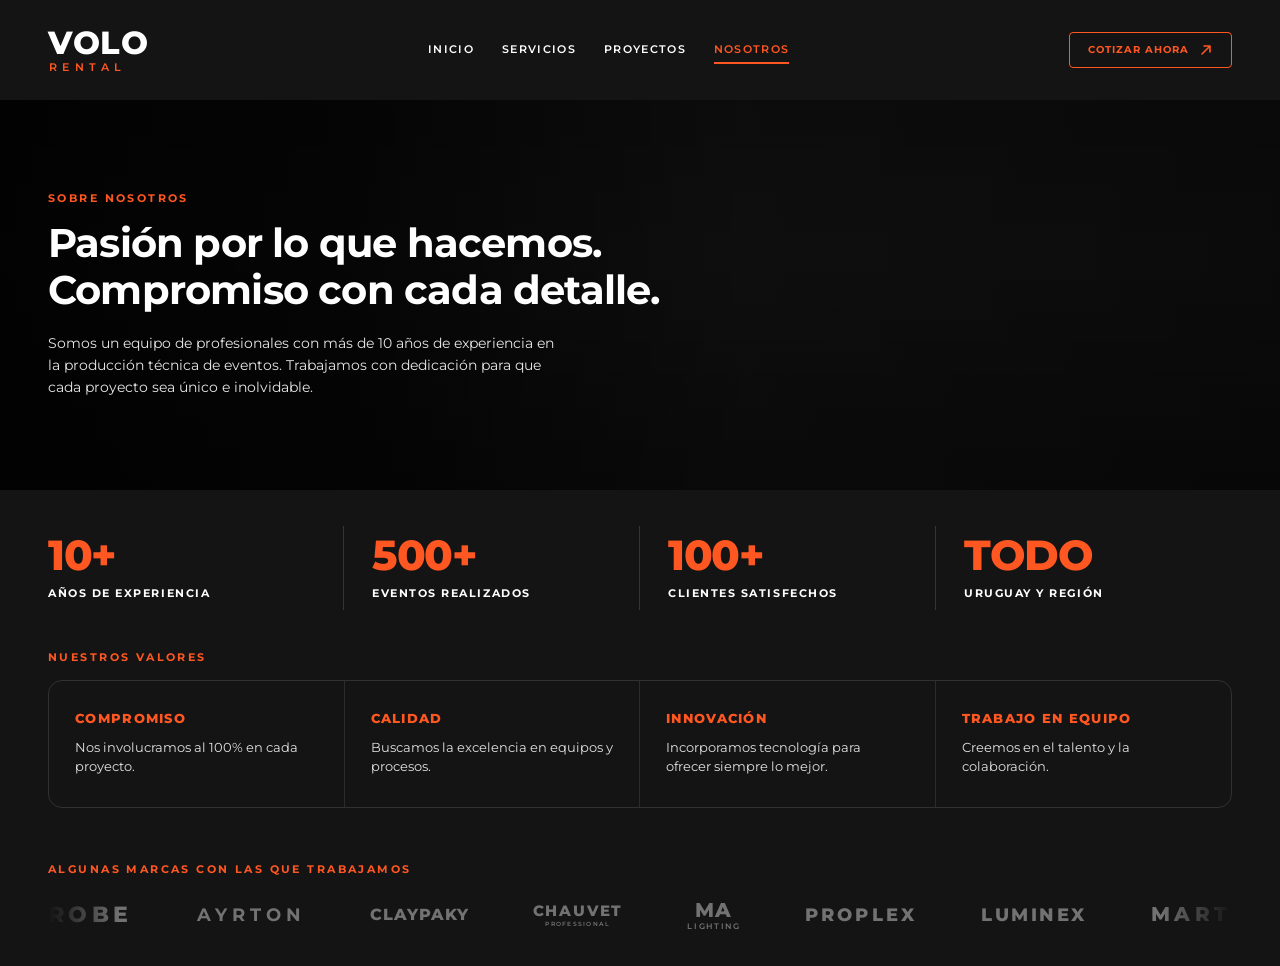
==== nosotros.html @ 78395c88 "initial version" ====
<!DOCTYPE html>
<html lang="es">
<head>
  <meta charset="UTF-8" />
  <meta name="viewport" content="width=device-width, initial-scale=1.0" />
  <title>Sobre nosotros — VOLO Rental</title>
  <link rel="preconnect" href="https://fonts.googleapis.com" />
  <link rel="preconnect" href="https://fonts.gstatic.com" crossorigin />
  <link href="https://fonts.googleapis.com/css2?family=Montserrat:wght@400;500;600;700;800;900&display=swap" rel="stylesheet" />
  <link rel="stylesheet" href="styles.css" />
  <style>
    html.is-loading { background: #000; }
    html.is-loading body { overflow: hidden; }
    html.is-loading body > *:not(.page-loader) { opacity: 0; }
  </style>
  <script>document.documentElement.classList.add("is-loading");</script>
</head>
<body data-page="nosotros" class="page-about">
  <div class="page-loader" role="status" aria-live="polite" aria-label="Cargando">
    <div class="page-loader__inner">
      <span class="page-loader__volo">VOLO</span>
      <span class="page-loader__rental">RENTAL</span>
      <span class="page-loader__bar" aria-hidden="true"></span>
    </div>
  </div>
  <div data-layout="header"></div>

  <main>
    <section class="about-hero" id="nosotros">
      <div class="about-hero__bg" role="img" aria-label="Técnico de VOLO Rental en un escenario"></div>
      <div class="about-hero__overlay"></div>
      <div class="container about-hero__content">
        <p class="eyebrow">SOBRE NOSOTROS</p>
        <h1 class="about-hero__title">
          Pasión por lo que hacemos.<br />
          Compromiso con cada detalle.
        </h1>
        <p class="about-hero__lead">
          Somos un equipo de profesionales con más de 10 años de experiencia en la
          producción técnica de eventos. Trabajamos con dedicación para que cada
          proyecto sea único e inolvidable.
        </p>
      </div>
    </section>

    <section class="stats" aria-label="Cifras">
      <div class="container">
        <div class="stats__grid">
          <article class="stat">
            <p class="stat__value">10+</p>
            <p class="stat__label">AÑOS DE EXPERIENCIA</p>
          </article>
          <article class="stat">
            <p class="stat__value">500+</p>
            <p class="stat__label">EVENTOS REALIZADOS</p>
          </article>
          <article class="stat">
            <p class="stat__value">100+</p>
            <p class="stat__label">CLIENTES SATISFECHOS</p>
          </article>
          <article class="stat">
            <p class="stat__value">TODO</p>
            <p class="stat__label">URUGUAY Y REGIÓN</p>
          </article>
        </div>
      </div>
    </section>

    <section class="values" aria-label="Nuestros valores">
      <div class="container">
        <p class="eyebrow values__eyebrow">NUESTROS VALORES</p>
        <div class="values__box">
          <article class="value">
            <h2 class="value__title">COMPROMISO</h2>
            <p class="value__text">Nos involucramos al 100% en cada proyecto.</p>
          </article>
          <article class="value">
            <h2 class="value__title">CALIDAD</h2>
            <p class="value__text">Buscamos la excelencia en equipos y procesos.</p>
          </article>
          <article class="value">
            <h2 class="value__title">INNOVACIÓN</h2>
            <p class="value__text">Incorporamos tecnología para ofrecer siempre lo mejor.</p>
          </article>
          <article class="value">
            <h2 class="value__title">TRABAJO EN EQUIPO</h2>
            <p class="value__text">Creemos en el talento y la colaboración.</p>
          </article>
        </div>
      </div>
    </section>
  </main>

  <div data-layout="footer"></div>
  <script src="layout.js"></script>
  <script src="script.js"></script>
</body>
</html>
---- styles.css ----
/* ============================================
   VOLO RENTAL — Main section
   Tuned to fit 1920×1080 in one viewport
   ============================================ */

:root {
  --bg: #000000;
  --bg-elevated: #0c0c0c;
  --bg-features: #141414;
  --orange: #ff5722;
  --orange-hover: #ff6a3a;
  --white: #ffffff;
  --text: #ffffff;
  --text-muted: #b0b0b0;
  --text-dim: #8a8a8a;
  --border-subtle: rgba(255, 255, 255, 0.12);
  --container: 1600px;
  --header-h: 100px;
  --radius: 14px;
  --font: "Montserrat", system-ui, sans-serif;
}

*,
*::before,
*::after {
  box-sizing: border-box;
  margin: 0;
  padding: 0;
}

html {
  scroll-behavior: smooth;
}

body {
  font-family: var(--font);
  background: var(--bg);
  color: var(--text);
  line-height: 1.45;
  -webkit-font-smoothing: antialiased;
  -moz-osx-font-smoothing: grayscale;
  overflow-x: hidden;
}

html.is-loading {
  background: var(--bg);
}

html.is-loading body {
  overflow: hidden;
}

html.is-loading body > *:not(.page-loader) {
  opacity: 0;
}

html.is-ready body > *:not(.page-loader) {
  opacity: 1;
  transition: opacity 0.8s ease 0.12s;
}

.page-loader {
  position: fixed;
  inset: 0;
  z-index: 4000;
  display: flex;
  align-items: center;
  justify-content: center;
  background: #000;
  transition: opacity 0.55s ease, visibility 0.55s ease;
}

html.is-ready .page-loader {
  opacity: 0;
  visibility: hidden;
  pointer-events: none;
}

.page-loader__inner {
  display: flex;
  flex-direction: column;
  align-items: center;
  line-height: 1;
}

.page-loader__volo {
  font-size: 36px;
  font-weight: 800;
  letter-spacing: 0.02em;
  color: var(--white);
}

.page-loader__rental {
  font-size: 11px;
  font-weight: 600;
  letter-spacing: 0.48em;
  color: var(--orange);
  margin-top: 6px;
  padding-left: 2px;
}

.page-loader__bar {
  display: block;
  width: 72px;
  height: 1px;
  margin-top: 22px;
  background: var(--orange);
  transform-origin: center;
  animation: loaderPulse 1.15s ease-in-out infinite;
}

@keyframes loaderPulse {
  0%,
  100% {
    transform: scaleX(0.28);
    opacity: 0.35;
  }
  50% {
    transform: scaleX(1);
    opacity: 1;
  }
}

img {
  display: block;
  max-width: 100%;
  height: auto;
}

a {
  color: inherit;
  text-decoration: none;
}

button {
  font: inherit;
  border: none;
  background: none;
  cursor: pointer;
  color: inherit;
}

.container {
  width: 100%;
  max-width: var(--container);
  margin: 0 auto;
  padding: 0 48px;
}

.stage {
  padding-top: 10px;
}

/* ---------- Buttons ---------- */
.btn {
  display: inline-flex;
  align-items: center;
  justify-content: center;
  gap: 10px;
  font-family: var(--font);
  font-size: 11px;
  font-weight: 700;
  letter-spacing: 0.08em;
  text-transform: uppercase;
  padding: 12px 22px;
  border-radius: 4px;
  transition: background 0.2s ease, color 0.2s ease, border-color 0.2s ease;
  white-space: nowrap;
}

.btn--orange {
  background: var(--orange);
  color: var(--white);
  border: 1px solid var(--orange);
}

.btn--orange:hover {
  background: var(--orange-hover);
  border-color: var(--orange-hover);
}

.btn--ghost {
  background: transparent;
  color: var(--white);
  border: 1px solid rgba(255, 255, 255, 0.85);
}

.btn--ghost:hover {
  background: rgba(255, 255, 255, 0.08);
}

.btn--outline-orange {
  background: transparent;
  color: var(--orange);
  border: 1.5px solid var(--orange);
  padding: 10px 18px;
  font-size: 10px;
  letter-spacing: 0.1em;
}

.btn--outline-orange:hover {
  background: rgba(255, 87, 34, 0.1);
}

.icon-arrow {
  flex-shrink: 0;
}

/* ---------- Header ---------- */
.header {
  position: sticky;
  top: 0;
  z-index: 100;
  height: var(--header-h);
  background: #141414;
  overflow: visible;
}

.header__inner {
  display: flex;
  align-items: center;
  justify-content: space-between;
  height: 100%;
  gap: 32px;
}

.logo {
  display: flex;
  flex-direction: column;
  line-height: 1;
  flex-shrink: 0;
}

.logo__volo {
  font-size: 32px;
  font-weight: 800;
  letter-spacing: 0.02em;
  color: var(--white);
}

.logo__rental {
  font-size: 11px;
  font-weight: 600;
  letter-spacing: 0.48em;
  color: var(--orange);
  margin-top: 3px;
  padding-left: 1px;
}

.nav {
  display: flex;
  align-items: center;
  gap: 28px;
}

.nav__link {
  font-size: 11px;
  font-weight: 600;
  letter-spacing: 0.12em;
  color: var(--white);
  padding: 6px 0;
  position: relative;
  transition: color 0.2s ease;
}

.nav__link:hover {
  color: var(--orange);
}

.nav__link.is-active {
  color: var(--orange);
}

.nav__link.is-active::after {
  content: "";
  position: absolute;
  left: 0;
  right: 0;
  bottom: 0;
  height: 2px;
  background: var(--orange);
}

.header__cta {
  flex-shrink: 0;
}

.menu-toggle {
  display: none;
  flex-direction: column;
  justify-content: center;
  gap: 5px;
  padding: 8px;
  width: 40px;
  height: 40px;
  z-index: 2;
}

.menu-toggle span {
  display: block;
  width: 22px;
  height: 2px;
  background: var(--white);
  transform-origin: center;
  transition: transform 0.3s cubic-bezier(0.22, 1, 0.36, 1), opacity 0.2s ease;
}

.header.nav-open .menu-toggle span:nth-child(1) {
  transform: translateY(7px) rotate(45deg);
}

.header.nav-open .menu-toggle span:nth-child(2) {
  opacity: 0;
  transform: scaleX(0.4);
}

.header.nav-open .menu-toggle span:nth-child(3) {
  transform: translateY(-7px) rotate(-45deg);
}

/* ---------- Hero ---------- */
.hero {
  position: relative;
  width: 100%;
  min-height: calc(100vh - var(--header-h));
  min-height: calc(100svh - var(--header-h));
  height: calc(100vh - var(--header-h));
  height: calc(100svh - var(--header-h));
  display: flex;
  align-items: flex-end;
  overflow: hidden;
  isolation: isolate;
}

.hero__bg {
  position: absolute;
  inset: 0;
  background:
    url("imgs/main.jpg")
    center 80% / cover no-repeat;
}

.hero__overlay {
  position: absolute;
  inset: 0;
  background:
    linear-gradient(
      180deg,
      rgba(0, 0, 0, 0.3) 0%,
      rgba(0, 0, 0, 0.15) 40%,
      rgba(0, 0, 0, 0.55) 78%,
      rgba(0, 0, 0, 0.7) 100%
    ),
    linear-gradient(
      90deg,
      rgba(0, 0, 0, 0.55) 0%,
      rgba(0, 0, 0, 0.2) 55%,
      rgba(0, 0, 0, 0.3) 100%
    );
}

.hero__content {
  position: relative;
  z-index: 2;
  display: flex;
  align-items: center;
  justify-content: space-between;
  width: 100%;
  padding-top: 36px;
  height: 100%;
}

.eyebrow {
  font-size: 11px;
  font-weight: 700;
  letter-spacing: 0.22em;
  color: var(--orange);
  margin-bottom: 12px;
  text-transform: uppercase;
}

.hero__title {
  font-size: 110px;
  font-weight: 500;
  line-height: 1.02;
  letter-spacing: 0.01em;
  color: var(--white);
  margin-bottom: 14px;
  text-transform: uppercase;
}

.hero__subtitle {
  font-size: 14px;
  font-weight: 400;
  line-height: 1.55;
  color: rgba(255, 255, 255, 0.92);
  margin-bottom: 22px;
  max-width: 500px;
}

.hero__actions {
  display: flex;
  flex-wrap: wrap;
  gap: 12px;
}

.hero__badge {
  flex-shrink: 0;
  background: rgba(0, 0, 0, 0.55);
  border: 1px solid rgba(255, 255, 255, 0.08);
  backdrop-filter: blur(8px);
  -webkit-backdrop-filter: blur(8px);
  padding: 14px 18px 12px;
  border-radius: 8px;
  text-align: left;
  align-self: flex-end;
}

.hero__badge-label {
  font-size: 8px;
  font-weight: 600;
  letter-spacing: 0.16em;
  color: rgba(255, 255, 255, 0.85);
  margin-bottom: 3px;
}

.hero__badge-title {
  font-size: 13px;
  font-weight: 800;
  letter-spacing: 0.04em;
  color: var(--white);
  margin-bottom: 8px;
}

.hero__stars {
  display: flex;
  gap: 3px;
}

.hero__stars svg {
  width: 10px;
  height: 10px;
  fill: var(--orange);
}

/* ---------- Features ---------- */
.features {
  position: relative;
  z-index: 3;
  background: var(--bg-features);
  border: 1px solid rgba(255, 255, 255, 0.06);
  border-radius: var(--radius);
  overflow: hidden;
}

.features__grid {
  display: grid;
  grid-template-columns: repeat(4, 1fr);
}

.feature {
  display: flex;
  align-items: flex-start;
  gap: 16px;
  padding: 28px 24px;
  border-right: 1px solid rgba(255, 255, 255, 0.08);
}

.feature:last-child {
  border-right: none;
}

.feature__icon {
  color: var(--orange);
  flex-shrink: 0;
  display: flex;
  align-items: flex-start;
  justify-content: center;
  width: 44px;
  height: 44px;
  margin-top: -8px;
  font-size: 20pt;
}

.feature__icon svg {
  width: 40px;
  height: 40px;
}

.feature__body {
  min-width: 0;
}

.feature__title {
  font-size: 13px;
  font-weight: 800;
  letter-spacing: 0.08em;
  color: var(--white);
  margin-bottom: 6px;
  text-transform: uppercase;
}

.feature__text {
  font-size: 12px;
  font-weight: 400;
  line-height: 1.45;
  color: rgba(255, 255, 255, 0.72);
}

/* ---------- Projects ---------- */
.projects {
  padding: 72px 0 80px;
  background: var(--bg);
}

.projects__header {
  display: flex;
  align-items: flex-end;
  justify-content: space-between;
  gap: 48px;
  margin-bottom: 36px;
}

.projects__title {
  font-size: 66px;
  font-weight: 500;
  letter-spacing: -0.02em;
  color: var(--white);
  line-height: 1.05;
  text-transform: uppercase;
}

.projects .eyebrow {
  margin-bottom: 10px;
}

.projects__lead {
  max-width: 380px;
  font-size: 14px;
  font-weight: 400;
  line-height: 1.55;
  color: rgba(255, 255, 255, 0.68);
  padding-bottom: 6px;
}

.projects__grid {
  display: grid;
  grid-template-columns: repeat(3, 1fr);
  gap: 16px;
}

.project-card {
  position: relative;
  min-width: 0;
  overflow: hidden;
  border-radius: 2px;
}

.project-card__media {
  position: relative;
  border-radius: 2px;
  overflow: hidden;
  aspect-ratio: 3 / 3.05;
  background: #1a1a1a;
}

.project-card__media img {
  width: 100%;
  height: 100%;
  object-fit: cover;
  display: block;
  transition: transform 0.5s ease;
}

.project-card:hover .project-card__media img {
  transform: scale(1.04);
}

.project-card__overlay {
  position: absolute;
  left: 0;
  right: 0;
  bottom: 0;
  z-index: 2;
  padding: 56px 20px 18px;
  background: linear-gradient(
    180deg,
    transparent 0%,
    rgba(0, 0, 0, 0.55) 55%,
    rgba(0, 0, 0, 0.82) 100%
  );
  pointer-events: none;
}

.project-card__cat {
  display: block;
  font-size: 10px;
  font-weight: 700;
  letter-spacing: 0.18em;
  color: var(--orange);
  margin-bottom: 8px;
  text-transform: uppercase;
}

.project-card__name {
  font-size: 16px;
  font-weight: 600;
  color: var(--white);
  margin-bottom: 6px;
  letter-spacing: -0.01em;
}

.project-card__desc {
  font-size: 12px;
  font-weight: 400;
  color: rgba(255, 255, 255, 0.62);
  line-height: 1.4;
}

/* ---------- Behind the show ---------- */
.behind {
  padding: 88px 0;
  background: var(--bg-features);
}

.behind__box {
  padding: 0;
}

.behind__grid {
  display: grid;
  grid-template-columns: minmax(260px, 1.3fr) minmax(280px, 1.12fr) minmax(210px, 0.82fr);
  gap: 16px;
  align-items: stretch;
}

.behind__copy {
  display: flex;
  flex-direction: column;
  justify-content: center;
  padding-right: 24px;
}

.behind__title {
  font-size: 63px;
  font-weight: 500;
  line-height: 1.05;
  letter-spacing: -0.02em;
  text-transform: uppercase;
  color: var(--white);
  margin-bottom: 18px;
}

.behind__text {
  font-size: 14px;
  font-weight: 400;
  line-height: 1.6;
  color: rgba(255, 255, 255, 0.68);
  max-width: 360px;
  margin-bottom: 28px;
}

.behind__steps {
  list-style: none;
  max-width: 360px;
}

.behind__steps li {
  display: flex;
  align-items: center;
  gap: 16px;
  padding: 14px 0;
  border-top: 1px solid rgba(255, 255, 255, 0.12);
}

.behind__steps li:last-child {
  border-bottom: 1px solid rgba(255, 255, 255, 0.12);
}

.behind__num {
  font-size: 12px;
  font-weight: 700;
  letter-spacing: 0.12em;
  color: var(--orange);
  flex-shrink: 0;
}

.behind__step {
  font-size: 12px;
  font-weight: 700;
  letter-spacing: 0.14em;
  color: var(--white);
  text-transform: uppercase;
}

.behind-photo {
  position: relative;
  margin: 0;
  overflow: hidden;
  min-height: 0;
  background: #1a1a1a;
}

.behind-photo--main {
  min-height: 560px;
}

.behind__stack {
  display: grid;
  grid-template-rows: 1fr 1fr;
  gap: 16px;
}

.behind-photo__media {
  position: absolute;
  inset: 0;
  background: #1a1a1a;
}

.behind-photo__media img,
.behind-photo img {
  width: 100%;
  height: 100%;
  object-fit: cover;
  display: block;
}

.behind-photo figcaption {
  position: absolute;
  left: 16px;
  right: 16px;
  bottom: 14px;
  z-index: 2;
  font-size: 9px;
  font-weight: 700;
  letter-spacing: 0.16em;
  color: var(--orange);
  text-transform: uppercase;
}

.behind-photo::after {
  content: "";
  position: absolute;
  inset: 0;
  z-index: 1;
  background: linear-gradient(
    180deg,
    transparent 62%,
    rgba(0, 0, 0, 0.55) 100%
  );
  pointer-events: none;
}

/* ---------- Scale banner ---------- */
.scale {
  position: relative;
  min-height: 520px;
  display: flex;
  align-items: center;
  overflow: hidden;
  isolation: isolate;
}

.scale__bg {
  position: absolute;
  inset: 0;
  background: #1a1a1a;
}

.scale__bg img {
  width: 100%;
  height: 100%;
  object-fit: cover;
  display: block;
  object-position: 0 80%;
}

.scale__overlay {
  position: absolute;
  inset: 0;
  background:
    linear-gradient(
      90deg,
      rgba(0, 0, 0, 0.72) 0%,
      rgba(0, 0, 0, 0.42) 42%,
      rgba(0, 0, 0, 0.18) 100%
    ),
    linear-gradient(
      180deg,
      rgba(0, 0, 0, 0.18) 0%,
      rgba(0, 0, 0, 0.12) 50%,
      rgba(0, 0, 0, 0.45) 100%
    );
}

.scale__content {
  position: relative;
  z-index: 2;
  padding-top: 80px;
  padding-bottom: 80px;
}

.scale__title {
  font-size: 63px;
  font-weight: 500;
  line-height: 1.08;
  letter-spacing: -0.02em;
  text-transform: uppercase;
  color: var(--white);
}

/* ---------- Next project CTA ---------- */
.next {
  padding: 56px 0 8px;
  background: var(--bg);
}

.next__row {
  display: flex;
  align-items: center;
  justify-content: space-between;
  gap: 32px;
  padding-bottom: 48px;
  border-bottom: 1px solid rgba(255, 255, 255, 0.12);
}

.next .eyebrow {
  margin-bottom: 10px;
}

.next__title {
  font-size: 63px;
  font-weight: 500;
  letter-spacing: -0.02em;
  text-transform: uppercase;
  color: var(--white);
  line-height: 1.1;
}

.next__btn {
  flex-shrink: 0;
}

/* ---------- About page ---------- */
.page-about {
  background: #141414;
}

.about-hero {
  position: relative;
  width: 100%;
  height: 390px;
  display: flex;
  align-items: center;
  overflow: hidden;
  isolation: isolate;
}

.about-hero__bg {
  position: absolute;
  inset: 0;
  background:
    url("https://images.unsplash.com/photo-1514525253161-7a46d19cd819?auto=format&fit=crop&w=2000&q=85")
    78% center / cover no-repeat;
  filter: grayscale(1) contrast(1.08) brightness(0.72);
}

.about-hero__overlay {
  position: absolute;
  inset: 0;
  background:
    linear-gradient(
      90deg,
      rgba(0, 0, 0, 0.88) 0%,
      rgba(0, 0, 0, 0.72) 28%,
      rgba(0, 0, 0, 0.28) 58%,
      rgba(0, 0, 0, 0.45) 100%
    ),
    linear-gradient(
      180deg,
      rgba(0, 0, 0, 0.18) 0%,
      rgba(0, 0, 0, 0) 40%,
      rgba(0, 0, 0, 0.35) 100%
    );
}

.about-hero__content {
  position: relative;
  z-index: 2;
  max-width: var(--container);
  padding-top: 28px;
  padding-bottom: 28px;
}

.about-hero__title {
  font-size: 40px;
  font-weight: 700;
  line-height: 1.18;
  letter-spacing: -0.02em;
  color: var(--white);
  margin-bottom: 18px;
  max-width: 640px;
}

.about-hero__lead {
  font-size: 14px;
  font-weight: 400;
  line-height: 1.6;
  color: rgba(255, 255, 255, 0.9);
  max-width: 520px;
}

.stats {
  padding: 36px 0 28px;
  background: #141414;
}

.stats__grid {
  display: grid;
  grid-template-columns: repeat(4, 1fr);
}

.stat {
  padding: 8px 28px;
  border-right: 1px solid rgba(255, 255, 255, 0.14);
  text-align: left;
}

.stat:first-child {
  padding-left: 0;
}

.stat:last-child {
  border-right: none;
  padding-right: 0;
}

.stat__value {
  font-size: 42px;
  font-weight: 800;
  line-height: 1;
  letter-spacing: -0.03em;
  color: var(--orange);
  margin-bottom: 10px;
}

.stat__label {
  font-size: 11px;
  font-weight: 700;
  letter-spacing: 0.14em;
  color: var(--white);
  text-transform: uppercase;
}

.values {
  padding: 12px 0 36px;
  background: #141414;
}

.values__eyebrow {
  margin-bottom: 14px;
}

.values__box {
  display: grid;
  grid-template-columns: repeat(4, 1fr);
  border: 1px solid rgba(255, 255, 255, 0.12);
  border-radius: var(--radius);
  overflow: hidden;
}

.value {
  padding: 28px 26px 30px;
  border-right: 1px solid rgba(255, 255, 255, 0.1);
}

.value:last-child {
  border-right: none;
}

.value__title {
  font-size: 13px;
  font-weight: 800;
  letter-spacing: 0.1em;
  color: var(--orange);
  margin-bottom: 10px;
  text-transform: uppercase;
}

.value__text {
  font-size: 13px;
  font-weight: 400;
  line-height: 1.5;
  color: rgba(255, 255, 255, 0.88);
}

/* ---------- Services page ---------- */
.page-services {
  background: #141414;
}

.services-hero {
  position: relative;
  width: 100%;
  height: 340px;
  display: flex;
  align-items: flex-end;
  overflow: hidden;
  isolation: isolate;
}

.services-hero__bg {
  position: absolute;
  inset: 0;
  background:
    url("https://images.unsplash.com/photo-1470229722913-7c0e2dbbafd3?auto=format&fit=crop&w=2000&q=85")
    center 42% / cover no-repeat;
  filter: brightness(0.72) saturate(1.05);
}

.services-hero__overlay {
  position: absolute;
  inset: 0;
  background:
    linear-gradient(
      180deg,
      rgba(0, 0, 0, 0.2) 0%,
      rgba(0, 0, 0, 0.12) 38%,
      rgba(0, 0, 0, 0.62) 78%,
      #141414 100%
    ),
    linear-gradient(
      90deg,
      rgba(0, 0, 0, 0.45) 0%,
      rgba(0, 0, 0, 0.12) 55%,
      rgba(0, 0, 0, 0.28) 100%
    );
}

.services-hero__content {
  position: relative;
  z-index: 2;
  padding-top: 28px;
  padding-bottom: 36px;
}

.services-hero__title {
  font-size: 40px;
  font-weight: 700;
  line-height: 1.18;
  letter-spacing: -0.02em;
  color: var(--white);
  max-width: 560px;
}

.process {
  padding: 48px 0 40px;
  background: #141414;
}

.process__track {
  list-style: none;
  display: grid;
  grid-template-columns: repeat(5, 1fr);
  gap: 28px;
  position: relative;
}

.process__track::before {
  content: "";
  position: absolute;
  top: 21px;
  left: 22px;
  right: calc(20% - 22px);
  height: 1px;
  background: rgba(255, 255, 255, 0.2);
}

.process-step {
  min-width: 0;
}

.process-step__marker {
  width: 44px;
  height: 44px;
  border: 1.5px solid var(--orange);
  border-radius: 50%;
  display: flex;
  align-items: center;
  justify-content: center;
  background: #141414;
  position: relative;
  z-index: 1;
  margin-bottom: 18px;
}

.process-step__marker span {
  font-size: 13px;
  font-weight: 700;
  letter-spacing: 0.04em;
  color: var(--orange);
}

.process-step__title {
  font-size: 13px;
  font-weight: 800;
  letter-spacing: 0.08em;
  color: var(--white);
  text-transform: uppercase;
  margin-bottom: 8px;
}

.process-step__text {
  font-size: 13px;
  font-weight: 400;
  line-height: 1.5;
  color: rgba(255, 255, 255, 0.72);
  max-width: 210px;
}

.services-cta {
  padding: 8px 0 40px;
  background: #141414;
}

.services-cta__box {
  position: relative;
  isolation: isolate;
  min-height: 220px;
  border-radius: var(--radius);
  overflow: hidden;
  display: flex;
  align-items: center;
  padding: 40px 48px;
}

.services-cta__bg {
  position: absolute;
  inset: 0;
  background:
    url("https://images.unsplash.com/photo-1598488035139-bdbb2231ce04?auto=format&fit=crop&w=1800&q=80")
    70% center / cover no-repeat;
  filter: brightness(0.42) saturate(0.85);
}

.services-cta__overlay {
  position: absolute;
  inset: 0;
  background:
    linear-gradient(
      90deg,
      rgba(12, 10, 8, 0.82) 0%,
      rgba(12, 10, 8, 0.55) 42%,
      rgba(20, 12, 8, 0.28) 100%
    ),
    linear-gradient(
      180deg,
      rgba(255, 87, 34, 0.08) 0%,
      rgba(0, 0, 0, 0.15) 100%
    );
}

.services-cta__content {
  position: relative;
  z-index: 2;
  max-width: 560px;
}

.services-cta__title {
  font-size: 26px;
  font-weight: 700;
  line-height: 1.3;
  letter-spacing: -0.02em;
  color: var(--white);
  margin-bottom: 22px;
}

.services-cta__btn {
  padding: 12px 22px;
  font-size: 11px;
}

/* ---------- Brands / Footer ---------- */
.site-footer {
  background: transparent;
}

.brands {
  padding: 18px 0 36px;
  background: inherit;
  overflow: hidden;
}

.brands__title {
  display: none;
  margin-bottom: 22px;
}

.page-about .brands__title {
  display: block;
}

.brands__viewport {
  overflow: hidden;
  mask-image: linear-gradient(90deg, transparent, #000 6%, #000 94%, transparent);
  -webkit-mask-image: linear-gradient(90deg, transparent, #000 6%, #000 94%, transparent);
}

.brands__track {
  display: flex;
  align-items: center;
  gap: 64px;
  width: max-content;
  animation: brands-scroll 40s linear infinite;
}

.brands__track:hover {
  animation-play-state: paused;
}

@keyframes brands-scroll {
  from { transform: translateX(0); }
  to { transform: translateX(-50%); }
}

.brand {
  flex-shrink: 0;
  opacity: 0.4;
  transition: opacity 0.25s ease;
  filter: grayscale(1) brightness(1.4);
}

.brand:hover {
  opacity: 0.85;
}

.brand__logo {
  display: block;
  color: #fff;
  font-weight: 800;
  letter-spacing: 0.08em;
  text-align: center;
  line-height: 1.15;
  white-space: nowrap;
  user-select: none;
}

.brand__logo small {
  display: block;
  font-size: 0.42em;
  font-weight: 600;
  letter-spacing: 0.2em;
  margin-top: 2px;
}

.brand__logo--robe { font-size: 22px; letter-spacing: 0.2em; }
.brand__logo--ayrton { font-size: 18px; font-weight: 700; letter-spacing: 0.28em; }
.brand__logo--claypaky { font-size: 16px; font-weight: 800; letter-spacing: 0.06em; }
.brand__logo--chauvet { font-size: 15px; letter-spacing: 0.12em; }
.brand__logo--ma { font-size: 20px; letter-spacing: 0.05em; line-height: 1; }
.brand__logo--proplex { font-size: 18px; letter-spacing: 0.18em; }
.brand__logo--luminex { font-size: 18px; letter-spacing: 0.14em; }
.brand__logo--martin { font-size: 20px; letter-spacing: 0.22em; }

/* ==================================================
   1920×1080 — compact spacing so the design fits,
   but allow scroll if content overflows
   ================================================== */
@media (min-width: 1400px) {
  .stage {
    padding-top: 8px;
  }

  .about-hero {
    height: 400px;
  }

  .services-hero {
    height: 360px;
  }

  .projects {
    padding: 115px 0 80px;
  }

  .brands {
    padding: 16px 0 28px;
  }
}

@media (min-width: 1400px) and (min-height: 1040px) {
  .about-hero {
    height: 430px;
  }

  .services-hero {
    height: 380px;
  }

  .behind-photo--main {
    min-height: 600px;
  }
}

/* ---------- Responsive ---------- */
@media (max-width: 1100px) {
  .nav {
    gap: 18px;
  }

  .nav__link {
    font-size: 10px;
  }

  .hero__title {
    font-size: 40px;
  }

  .about-hero {
    height: 360px;
  }

  .about-hero__title {
    font-size: 32px;
  }

  .services-hero {
    height: 300px;
  }

  .services-hero__title {
    font-size: 32px;
  }

  .process__track {
    gap: 16px;
  }

  .services-cta__title {
    font-size: 22px;
  }

  .stat {
    padding: 8px 18px;
  }

  .stat__value {
    font-size: 34px;
  }

  .value {
    padding: 22px 18px 24px;
  }

  .feature {
    padding: 22px 18px;
  }

  .projects__title {
    font-size: 40px;
  }

  .behind__title,
  .scale__title {
    font-size: 36px;
  }

  .next__title {
    font-size: 32px;
  }

  .behind__grid {
    grid-template-columns: 1fr 1fr;
  }

  .behind__copy {
    grid-column: 1 / -1;
    padding-right: 0;
    padding-bottom: 8px;
  }

  .behind-photo--main {
    min-height: 420px;
  }

  .behind-photo {
    min-height: 200px;
  }
}

@media (max-width: 900px) {
  :root {
    --header-h: 72px;
  }

  body {
    overflow: auto;
  }

  body.nav-locked {
    overflow: hidden;
  }

  .container {
    padding: 0 24px;
  }

  .stage {
    padding-top: 12px;
  }

  .logo__volo {
    font-size: 26px;
  }

  .header__cta {
    display: none;
  }

  .menu-toggle {
    display: flex;
  }

  .nav {
    display: flex;
    position: absolute;
    top: 100%;
    left: 0;
    right: 0;
    flex-direction: column;
    align-items: stretch;
    gap: 0;
    background: #141414;
    padding: 0 28px;
    max-height: 0;
    overflow: hidden;
    opacity: 0;
    visibility: hidden;
    pointer-events: none;
    transform: translateY(-10px);
    border-bottom: 1px solid transparent;
    transition:
      max-height 0.4s cubic-bezier(0.22, 1, 0.36, 1),
      opacity 0.28s ease,
      transform 0.35s cubic-bezier(0.22, 1, 0.36, 1),
      visibility 0.35s,
      padding 0.35s ease,
      border-color 0.35s ease;
  }

  .header.nav-open .nav {
    max-height: 360px;
    opacity: 1;
    visibility: visible;
    pointer-events: auto;
    transform: none;
    padding: 8px 28px 20px;
    border-bottom: 1px solid rgba(255, 255, 255, 0.08);
  }

  .nav__link {
    font-size: 13px;
    padding: 14px 0;
    width: 100%;
    border-bottom: 1px solid rgba(255, 255, 255, 0.06);
    opacity: 0;
    transform: translateY(8px);
    transition:
      opacity 0.3s ease,
      transform 0.3s cubic-bezier(0.22, 1, 0.36, 1),
      color 0.2s ease;
  }

  .nav__link:last-child {
    border-bottom: none;
  }

  .header.nav-open .nav__link {
    opacity: 1;
    transform: none;
  }

  .nav__link.is-active::after {
    right: auto;
    width: 28px;
  }

  .header.nav-open .nav__link:nth-child(1) { transition-delay: 0.05s; }
  .header.nav-open .nav__link:nth-child(2) { transition-delay: 0.1s; }
  .header.nav-open .nav__link:nth-child(3) { transition-delay: 0.15s; }
  .header.nav-open .nav__link:nth-child(4) { transition-delay: 0.2s; }

  .hero {
    align-items: center;
    height: auto;
    min-height: calc(100vh - var(--header-h));
    min-height: calc(100svh - var(--header-h));
  }

  .hero__content {
    height: auto;
    flex-direction: column;
    align-items: flex-start;
    justify-content: center;
    padding-top: 24px;
    padding-bottom: 24px;
  }

  .hero__badge {
    align-self: flex-start;
  }

  .about-hero {
    height: auto;
    min-height: 380px;
  }

  .about-hero__title {
    font-size: 28px;
  }

  .services-hero {
    height: auto;
    min-height: 280px;
  }

  .services-hero__title {
    font-size: 28px;
  }

  .process__track {
    grid-template-columns: 1fr;
    gap: 0;
  }

  .process__track::before {
    top: 22px;
    bottom: 22px;
    left: 21px;
    right: auto;
    width: 1px;
    height: auto;
  }

  .process-step {
    display: grid;
    grid-template-columns: 44px 1fr;
    grid-template-rows: auto auto;
    column-gap: 16px;
    padding-bottom: 28px;
  }

  .process-step:last-child {
    padding-bottom: 0;
  }

  .process-step__marker {
    grid-row: 1 / span 2;
    margin-bottom: 0;
  }

  .process-step__title {
    align-self: end;
  }

  .services-cta__box {
    padding: 32px 24px;
    min-height: 200px;
  }

  .services-cta__title {
    font-size: 20px;
  }

  .stats__grid,
  .values__box {
    grid-template-columns: 1fr 1fr;
  }

  .stat {
    padding: 18px 20px;
    border-right: none;
    border-bottom: 1px solid rgba(255, 255, 255, 0.1);
  }

  .stat:nth-child(odd) {
    border-right: 1px solid rgba(255, 255, 255, 0.1);
    padding-left: 0;
  }

  .stat:nth-child(-n + 2) {
    padding-top: 0;
  }

  .stat:nth-last-child(-n + 2) {
    border-bottom: none;
    padding-bottom: 0;
  }

  .value {
    border-right: none;
    border-bottom: 1px solid rgba(255, 255, 255, 0.1);
  }

  .value:nth-child(odd) {
    border-right: 1px solid rgba(255, 255, 255, 0.1);
  }

  .value:nth-last-child(-n + 2) {
    border-bottom: none;
  }

  .features__grid {
    grid-template-columns: 1fr 1fr;
  }

  .feature {
    border-right: none;
    border-bottom: 1px solid rgba(255, 255, 255, 0.08);
  }

  .feature:nth-child(odd) {
    border-right: 1px solid rgba(255, 255, 255, 0.08);
  }

  .feature:nth-last-child(-n + 2) {
    border-bottom: none;
  }

  .projects {
    padding: 48px 0 40px;
  }

  .behind {
    padding: 64px 0;
  }

  .behind__box {
    padding: 0;
  }

  .behind__grid {
    grid-template-columns: 1fr;
  }

  .behind__copy {
    padding-right: 0;
  }

  .behind-photo--main {
    min-height: 420px;
  }

  .behind__stack {
    grid-template-columns: 1fr 1fr;
    grid-template-rows: auto;
  }

  .behind-photo {
    min-height: 220px;
  }

  .scale {
    min-height: 340px;
  }

  .next__row {
    flex-direction: column;
    align-items: flex-start;
    padding-bottom: 36px;
  }

  .brands__track {
    gap: 48px;
  }
}

@media (max-width: 560px) {
  .container {
    padding: 0 16px;
  }

  .hero {
    min-height: calc(100vh - var(--header-h));
    min-height: calc(100svh - var(--header-h));
  }

  .hero__content {
    padding-top: 24px;
    padding-bottom: 24px;
  }

  .hero__title {
    font-size: 30px;
  }

  .about-hero {
    min-height: 420px;
  }

  .about-hero__title {
    font-size: 26px;
  }

  .services-hero {
    min-height: 260px;
  }

  .services-hero__title {
    font-size: 26px;
  }

  .services-cta__title br {
    display: none;
  }

  .stats__grid,
  .values__box {
    grid-template-columns: 1fr;
  }

  .stat,
  .stat:nth-child(odd),
  .value,
  .value:nth-child(odd) {
    border-right: none;
    border-bottom: 1px solid rgba(255, 255, 255, 0.1);
    padding: 20px 0;
  }

  .stat:last-child,
  .value:last-child {
    border-bottom: none;
  }

  .hero__subtitle br {
    display: none;
  }

  .hero__actions {
    flex-direction: column;
    align-items: stretch;
  }

  .btn {
    width: 100%;
  }

  .features {
    border-radius: 12px;
  }

  .features__grid {
    grid-template-columns: 1fr;
  }

  .feature,
  .feature:nth-child(odd) {
    border-right: none;
    border-bottom: 1px solid rgba(255, 255, 255, 0.08);
  }

  .feature:last-child {
    border-bottom: none;
  }

  .projects__header {
    flex-direction: column;
    align-items: flex-start;
    gap: 16px;
  }

  .projects__title {
    font-size: 32px;
  }

  .projects__grid {
    grid-template-columns: 1fr;
  }

  .behind__title,
  .scale__title,
  .next__title {
    font-size: 28px;
  }

  .behind__box {
    padding: 0;
  }

  .behind__stack {
    grid-template-columns: 1fr;
  }

  .next__btn {
    width: 100%;
  }

  .brands {
    padding: 20px 0 32px;
  }
}

/* ---------- Home reveal ---------- */
[data-page="inicio"] .reveal-group .reveal-item {
  opacity: 0;
  transform: translateY(18px);
  transition:
    opacity 0.75s cubic-bezier(0.22, 1, 0.36, 1),
    transform 0.75s cubic-bezier(0.22, 1, 0.36, 1);
  transition-delay: var(--d, 0s);
}

[data-page="inicio"] .reveal-group.is-inview .reveal-item {
  opacity: 1;
  transform: none;
}

[data-page="inicio"] .hero.reveal-group .hero__bg {
  transform: scale(1.05);
  transform-origin: center 80%;
  transition: transform 1.8s cubic-bezier(0.22, 1, 0.36, 1);
}

[data-page="inicio"] .hero.reveal-group.is-inview .hero__bg {
  transform: scale(1);
}

[data-page="inicio"] .scale.reveal-group .scale__bg {
  transform: scale(1.04);
  transition: transform 1.6s cubic-bezier(0.22, 1, 0.36, 1);
}

[data-page="inicio"] .scale.reveal-group.is-inview .scale__bg {
  transform: scale(1);
}

[data-page="inicio"] .hero__text .reveal-item:nth-child(1) { --d: 0.08s; }
[data-page="inicio"] .hero__text .reveal-item:nth-child(2) { --d: 0.16s; }
[data-page="inicio"] .hero__text .reveal-item:nth-child(3) { --d: 0.24s; }
[data-page="inicio"] .hero__text .reveal-item:nth-child(4) { --d: 0.34s; }

[data-page="inicio"] .features .reveal-item:nth-child(1) { --d: 0.04s; }
[data-page="inicio"] .features .reveal-item:nth-child(2) { --d: 0.12s; }
[data-page="inicio"] .features .reveal-item:nth-child(3) { --d: 0.2s; }
[data-page="inicio"] .features .reveal-item:nth-child(4) { --d: 0.28s; }

[data-page="inicio"] .projects__header.reveal-item { --d: 0.04s; }
[data-page="inicio"] .projects__grid .reveal-item:nth-child(1) { --d: 0.1s; }
[data-page="inicio"] .projects__grid .reveal-item:nth-child(2) { --d: 0.18s; }
[data-page="inicio"] .projects__grid .reveal-item:nth-child(3) { --d: 0.26s; }

[data-page="inicio"] .behind__copy.reveal-item { --d: 0.04s; }
[data-page="inicio"] .behind-photo--main.reveal-item { --d: 0.14s; }
[data-page="inicio"] .behind__stack.reveal-item { --d: 0.24s; }

[data-page="inicio"] .scale__content.reveal-item { --d: 0.12s; }
[data-page="inicio"] .next__row.reveal-item { --d: 0.06s; }

@media (prefers-reduced-motion: reduce) {
  [data-page="inicio"] .reveal-group .reveal-item,
  [data-page="inicio"] .hero.reveal-group .hero__bg,
  [data-page="inicio"] .scale.reveal-group .scale__bg {
    opacity: 1;
    transform: none;
    transition: none;
  }

  .menu-toggle span,
  .nav,
  .nav__link,
  .page-loader,
  html.is-ready body > *:not(.page-loader) {
    transition: none;
  }

  .page-loader__bar {
    animation: none;
  }
}
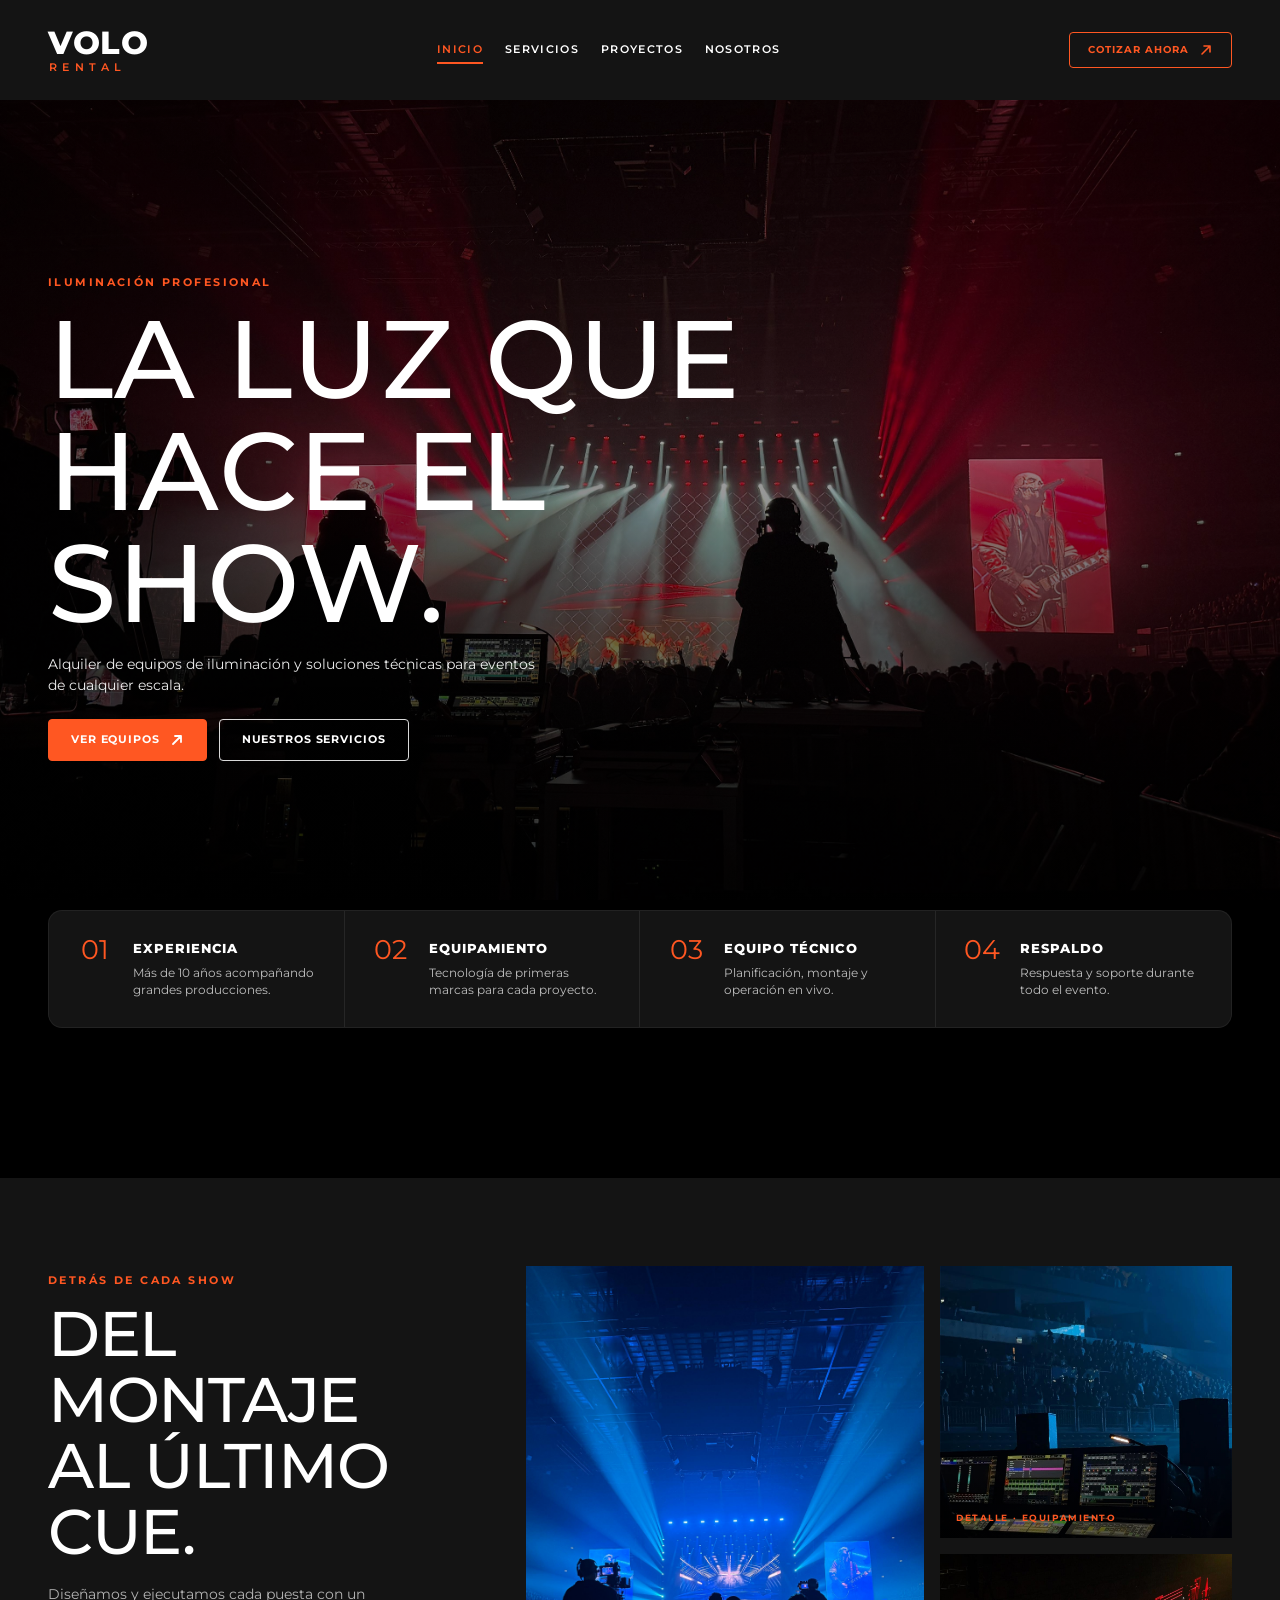
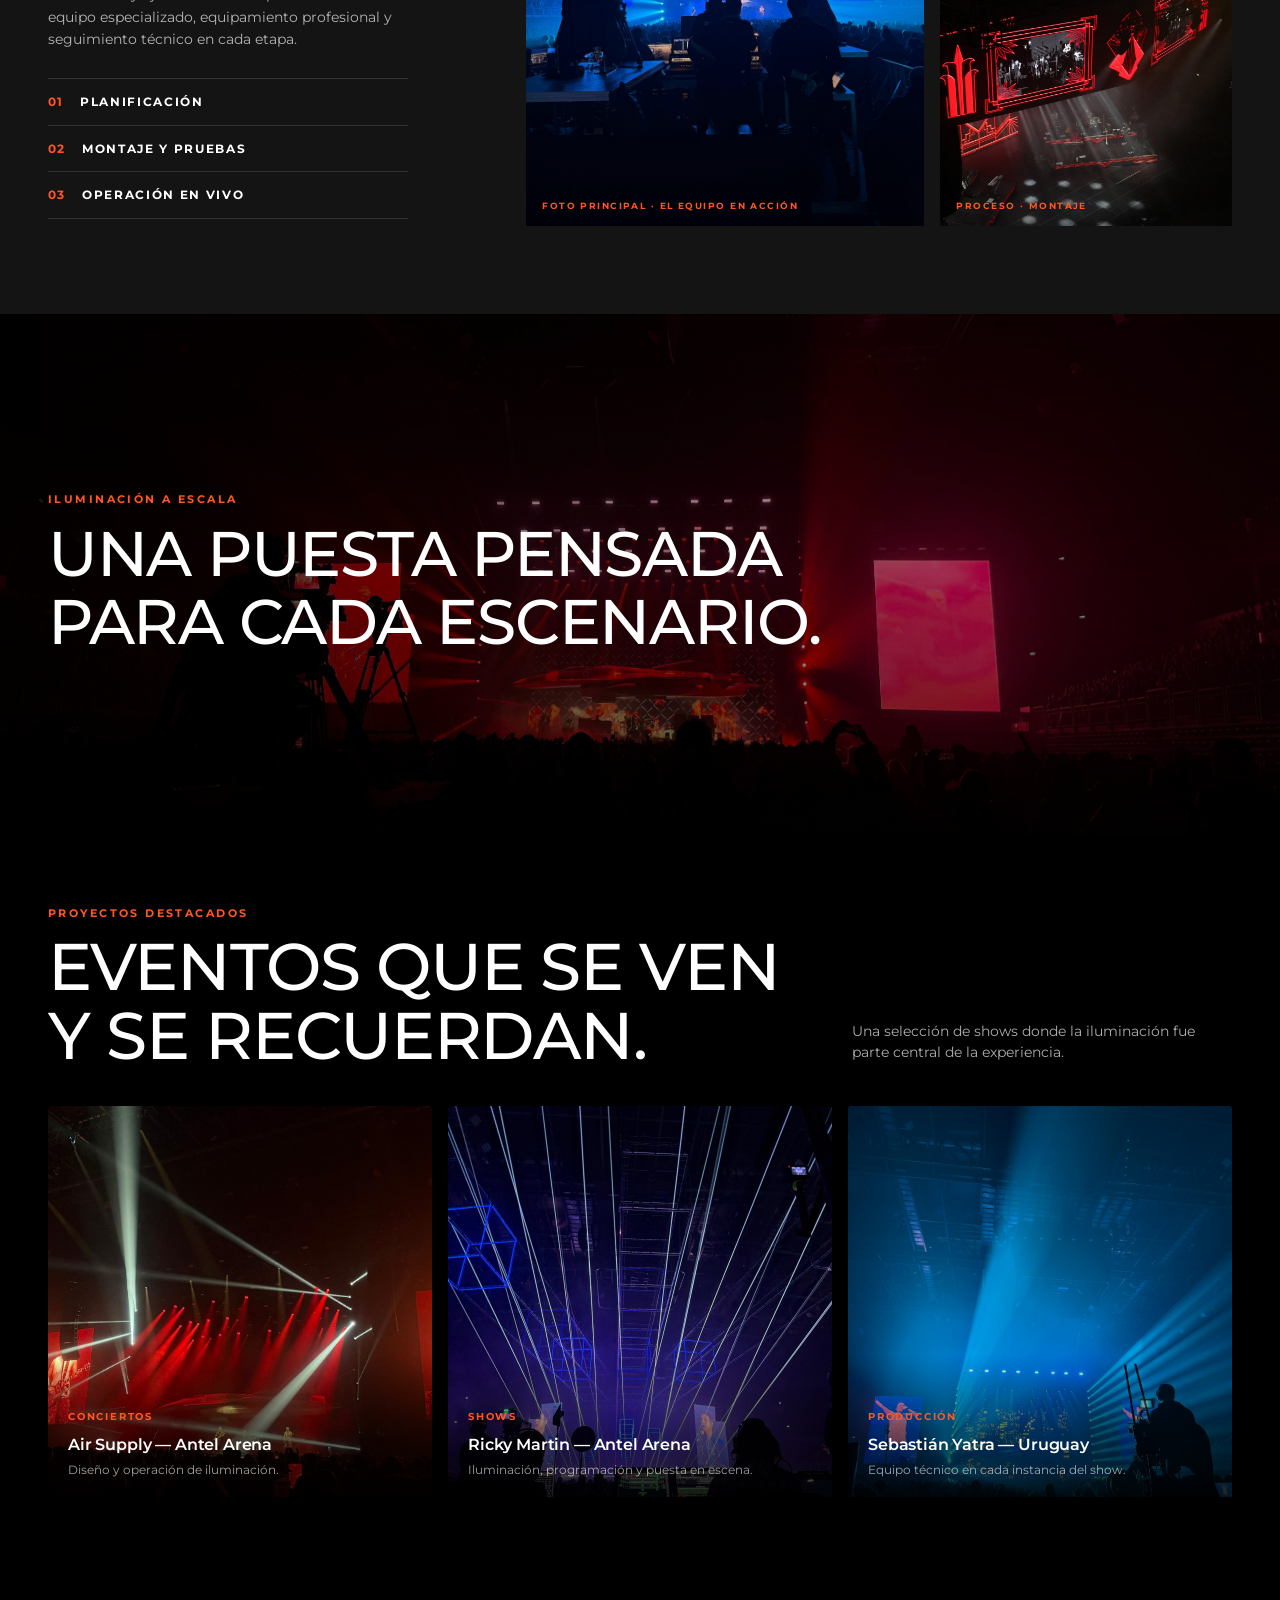
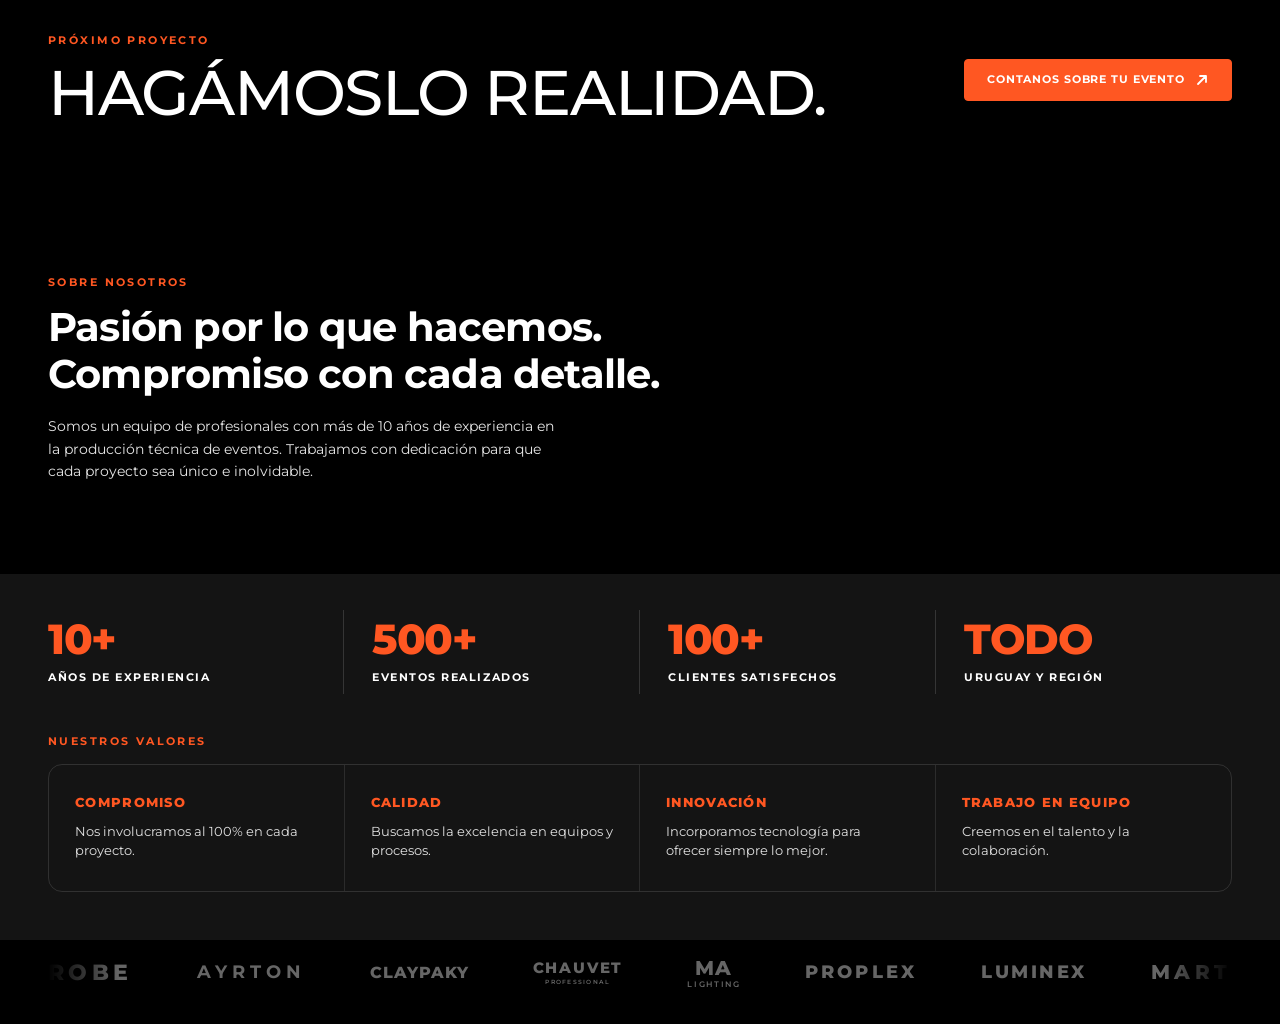
==== commit 848ea702: "2nd revision" ====
--- a/nosotros.html
+++ b/nosotros.html
@@ -4,95 +4,11 @@
   <meta charset="UTF-8" />
   <meta name="viewport" content="width=device-width, initial-scale=1.0" />
   <title>Sobre nosotros — VOLO Rental</title>
-  <link rel="preconnect" href="https://fonts.googleapis.com" />
-  <link rel="preconnect" href="https://fonts.gstatic.com" crossorigin />
-  <link href="https://fonts.googleapis.com/css2?family=Montserrat:wght@400;500;600;700;800;900&display=swap" rel="stylesheet" />
-  <link rel="stylesheet" href="styles.css" />
-  <style>
-    html.is-loading { background: #000; }
-    html.is-loading body { overflow: hidden; }
-    html.is-loading body > *:not(.page-loader) { opacity: 0; }
-  </style>
-  <script>document.documentElement.classList.add("is-loading");</script>
+  <link rel="canonical" href="index.html#nosotros" />
+  <meta http-equiv="refresh" content="0; url=index.html#nosotros" />
+  <script>location.replace("index.html#nosotros");</script>
 </head>
-<body data-page="nosotros" class="page-about">
-  <div class="page-loader" role="status" aria-live="polite" aria-label="Cargando">
-    <div class="page-loader__inner">
-      <span class="page-loader__volo">VOLO</span>
-      <span class="page-loader__rental">RENTAL</span>
-      <span class="page-loader__bar" aria-hidden="true"></span>
-    </div>
-  </div>
-  <div data-layout="header"></div>
-
-  <main>
-    <section class="about-hero" id="nosotros">
-      <div class="about-hero__bg" role="img" aria-label="Técnico de VOLO Rental en un escenario"></div>
-      <div class="about-hero__overlay"></div>
-      <div class="container about-hero__content">
-        <p class="eyebrow">SOBRE NOSOTROS</p>
-        <h1 class="about-hero__title">
-          Pasión por lo que hacemos.<br />
-          Compromiso con cada detalle.
-        </h1>
-        <p class="about-hero__lead">
-          Somos un equipo de profesionales con más de 10 años de experiencia en la
-          producción técnica de eventos. Trabajamos con dedicación para que cada
-          proyecto sea único e inolvidable.
-        </p>
-      </div>
-    </section>
-
-    <section class="stats" aria-label="Cifras">
-      <div class="container">
-        <div class="stats__grid">
-          <article class="stat">
-            <p class="stat__value">10+</p>
-            <p class="stat__label">AÑOS DE EXPERIENCIA</p>
-          </article>
-          <article class="stat">
-            <p class="stat__value">500+</p>
-            <p class="stat__label">EVENTOS REALIZADOS</p>
-          </article>
-          <article class="stat">
-            <p class="stat__value">100+</p>
-            <p class="stat__label">CLIENTES SATISFECHOS</p>
-          </article>
-          <article class="stat">
-            <p class="stat__value">TODO</p>
-            <p class="stat__label">URUGUAY Y REGIÓN</p>
-          </article>
-        </div>
-      </div>
-    </section>
-
-    <section class="values" aria-label="Nuestros valores">
-      <div class="container">
-        <p class="eyebrow values__eyebrow">NUESTROS VALORES</p>
-        <div class="values__box">
-          <article class="value">
-            <h2 class="value__title">COMPROMISO</h2>
-            <p class="value__text">Nos involucramos al 100% en cada proyecto.</p>
-          </article>
-          <article class="value">
-            <h2 class="value__title">CALIDAD</h2>
-            <p class="value__text">Buscamos la excelencia en equipos y procesos.</p>
-          </article>
-          <article class="value">
-            <h2 class="value__title">INNOVACIÓN</h2>
-            <p class="value__text">Incorporamos tecnología para ofrecer siempre lo mejor.</p>
-          </article>
-          <article class="value">
-            <h2 class="value__title">TRABAJO EN EQUIPO</h2>
-            <p class="value__text">Creemos en el talento y la colaboración.</p>
-          </article>
-        </div>
-      </div>
-    </section>
-  </main>
-
-  <div data-layout="footer"></div>
-  <script src="layout.js"></script>
-  <script src="script.js"></script>
+<body>
+  <p><a href="index.html#nosotros">Continuar a Sobre nosotros</a></p>
 </body>
 </html>
